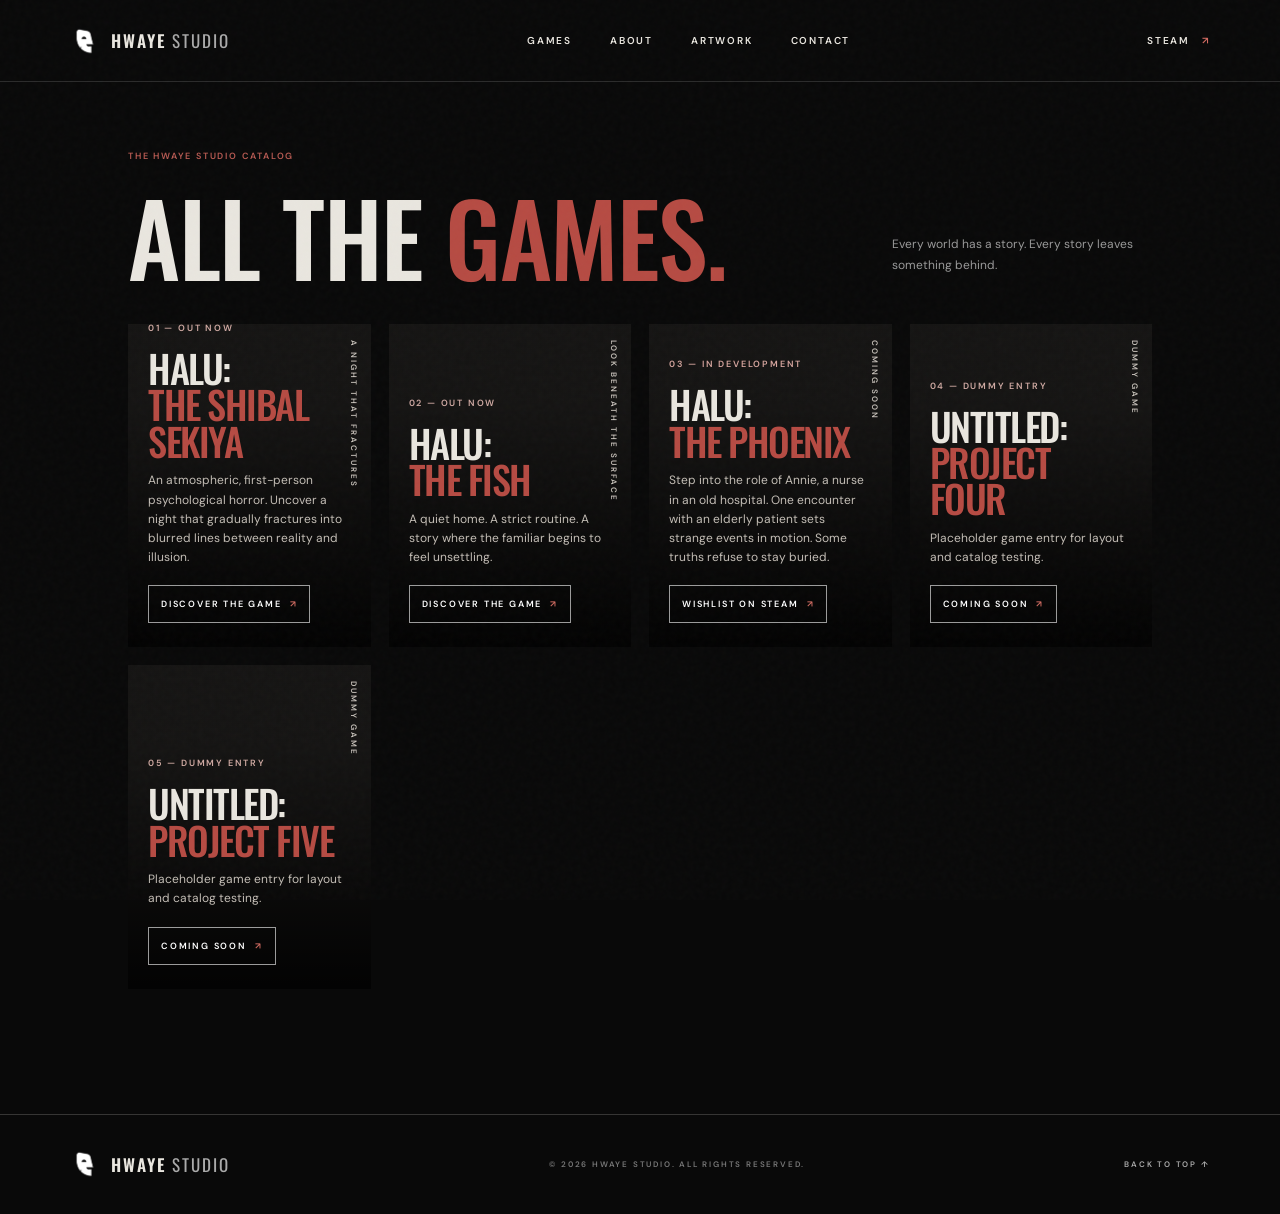
==== games/index.html @ 7091fff3 "Add games catalog page" ====
﻿<!DOCTYPE html>
<html lang="en">
<head>
  <meta charset="UTF-8">
  <meta name="viewport" content="width=device-width, initial-scale=1.0">
  <meta name="theme-color" content="#080808">
  <meta name="description" content="Explore psychological horror games from Hwaye Studio.">
  <title>Games | Hwaye Studio</title>
  <link rel="icon" type="image/png" sizes="32x32" href="../assets/logo-favicon.png">
  <link rel="apple-touch-icon" sizes="180x180" href="../assets/logo-favicon.png">
  <link rel="preconnect" href="https://fonts.googleapis.com">
  <link rel="preconnect" href="https://fonts.gstatic.com" crossorigin>
  <link href="https://fonts.googleapis.com/css2?family=DM+Sans:wght@400;500;600;700&family=Oswald:wght@400;500;600;700&display=swap" rel="stylesheet">
  <link rel="stylesheet" href="../style.css">
</head>
<body>
  <div class="noise" aria-hidden="true"></div>
  <header class="header" id="top">
    <a class="brand" href="../" aria-label="Hwaye Studio home"><img class="brand-mark" src="../assets/logo-small.png" alt=""><span>HWAYE<span class="brand-light"> STUDIO</span></span></a>
    <button class="menu-toggle" aria-label="Toggle navigation" aria-expanded="false"><span></span><span></span></button>
    <nav class="nav" aria-label="Main navigation">
      <a href="./" aria-current="page">GAMES</a>
      <a href="../#studio">ABOUT</a>
      <a href="../#artwork">ARTWORK</a>
      <a href="../#contact">CONTACT</a>
    </nav>
    <a class="header-link" href="https://store.steampowered.com/developer/hwayestudio" target="_blank" rel="noreferrer">STEAM <span>↗</span></a>
  </header>
  <main>
    <section class="games-page section">
      <div class="section-heading">
        <div><div class="section-tag">THE HWAYE STUDIO CATALOG</div><h1>ALL THE <em>GAMES.</em></h1></div>
        <p>Every world has a story. Every story leaves something behind.</p>
      </div>
      <div id="game-list" class="games-grid" data-games-src="../data/games.json" aria-live="polite">
        <p class="games-loading">LOADING GAMES...</p>
      </div>
    </section>
  </main>
  <footer class="footer">
    <a class="brand" href="../" aria-label="Hwaye Studio home"><img class="brand-mark" src="../assets/logo-small.png" alt=""><span>HWAYE<span class="brand-light"> STUDIO</span></span></a>
    <span>© <span id="year"></span> HWAYE STUDIO. ALL RIGHTS RESERVED.</span>
    <a href="#top" class="back-top">BACK TO TOP ↑</a>
  </footer>
  <script src="../script.js"></script>
</body>
</html>
---- style.css ----
:root {
  --bg: #090909;
  --paper: #e9e6df;
  --muted: #99958e;
  --red: #a52d27;
  --line: rgba(233,230,223,.2);
}

* {
  box-sizing: border-box;
}

html {
  scroll-behavior: smooth;
}

body {
  margin: 0;
  background: var(--bg);
  color: var(--paper);
  font-family: "DM Sans",sans-serif;
  overflow-x: hidden;
}

.noise {
  position: fixed;
  inset: 0;
  z-index: 20;
  pointer-events: none;
  opacity: .045;
  background-image: url("data:image/svg+xml,%3Csvg viewBox='0 0 180 180' xmlns='http://www.w3.org/2000/svg'%3E%3Cfilter id='n'%3E%3CfeTurbulence type='fractalNoise' baseFrequency='.9' numOctaves='3' stitchTiles='stitch'/%3E%3C/filter%3E%3Crect width='100%25' height='100%25' filter='url(%23n)' opacity='.55'/%3E%3C/svg%3E");
}

.header {
  height: 82px;
  position: absolute;
  z-index: 30;
  top: 0;
  left: 0;
  width: 100%;
  display: flex;
  align-items: center;
  justify-content: space-between;
  padding: 0 5.5%;
  border-bottom: 1px solid rgba(255,255,255,.14);
}

.brand {
  display: flex;
  align-items: center;
  gap: 11px;
  text-decoration: none;
  color: var(--paper);
  font-family: Oswald,sans-serif;
  font-size: 17px;
  letter-spacing: 2px;
  font-weight: 600;
}

.brand-mark {
  width: 30px;
  height: 30px;
  display: block;
  object-fit: contain;
}

.brand-light {
  font-weight: 400;
  color: #aaa;
}

.nav {
  display: flex;
  gap: 38px;
}

.nav a,.header-link,.eyebrow,.hero-bottom,.section-tag,.game-number,.game-side,.manifesto-caption,.socials,.footer,.round-link,.button-line,.text-link {
  font-size: 10px;
  letter-spacing: 1.8px;
  font-weight: 600;
}

.nav a,.header-link {
  color: var(--paper);
  text-decoration: none;
  transition: color .25s;
}

.nav a:hover,.header-link:hover,.socials a:hover {
  color: #d36b62;
}

.header-link span {
  color: #d36b62;
  margin-left: 8px;
}

.menu-toggle {
  display: none;
}

.hero {
  height: 100svh;
  min-height: 650px;
  position: relative;
  display: flex;
  align-items: center;
  padding: 100px 10% 80px;
  overflow: hidden;
}

.hero-image,.hero-shade {
  position: absolute;
  inset: 0;
}

.hero-image {
  background-image: url("https://shared.akamai.steamstatic.com/store_item_assets/steam/apps/4236810/c453079d72036a5ca3d26dc6ac8cdc0ff37a5149/ss_c453079d72036a5ca3d26dc6ac8cdc0ff37a5149.1920x1080.jpg?t=1788507905");
  background-position: center 48%;
  background-size: cover;
  filter: grayscale(65%);
  transform: scale(1.03);
  animation: slowzoom 18s ease-in-out infinite alternate;
}

.hero-shade {
  background: linear-gradient(90deg,rgba(0,0,0,.88),rgba(0,0,0,.38) 60%,rgba(0,0,0,.18)),linear-gradient(0deg,#090909 0%,transparent 35%,rgba(0,0,0,.28));
}

.hero-content {
  position: relative;
  z-index: 2;
  max-width: 850px;
  margin-top: 35px;
}

.eyebrow {
  color: #d2ccc2;
  display: flex;
  align-items: center;
  gap: 12px;
}

.eyebrow i {
  width: 7px;
  height: 7px;
  background: var(--red);
  border-radius: 50%;
  box-shadow: 0 0 14px var(--red);
}

h1,h2,h3,.manifesto-quote {
  font-family: Oswald,sans-serif;
  font-weight: 500;
  letter-spacing: -1.5px;
}

h1 {
  font-size: clamp(65px,10vw,150px);
  line-height: .88;
  margin: 35px 0 28px;
}

h1 em,h2 em,h3 em,.manifesto-quote em {
  font-style: normal;
  color: #b64b43;
}

.hero-copy {
  font-size: 14px;
  line-height: 1.8;
  color: #c0bbb3;
  max-width: 390px;
}

.round-link {
  display: inline-flex;
  align-items: center;
  gap: 24px;
  margin-top: 35px;
  text-decoration: none;
  color: var(--paper);
}

.round-link b {
  width: 39px;
  height: 39px;
  border: 1px solid rgba(255,255,255,.5);
  border-radius: 50%;
  display: grid;
  place-items: center;
  font-size: 17px;
  font-weight: 400;
  transition: .3s;
}

.round-link:hover b {
  background: var(--red);
  border-color: var(--red);
  transform: translateY(4px);
}

.hero-index {
  position: absolute;
  right: 5.5%;
  top: 48%;
  display: flex;
  align-items: center;
  gap: 13px;
  writing-mode: vertical-rl;
  color: #bbb;
  font-size: 9px;
  letter-spacing: 2px;
}

.hero-index span:first-child {
  color: #fff;
}

.index-line {
  height: 65px;
  width: 1px;
  background: #a54a43;
}

.hero-bottom {
  position: absolute;
  bottom: 30px;
  left: 5.5%;
  right: 5.5%;
  display: flex;
  justify-content: space-between;
  color: #aaa;
  font-size: 8px;
}

.section {
  padding: 125px 10%;
}

.section-tag {
  color: #b85a52;
  font-size: 9px;
}

.intro-grid {
  display: grid;
  grid-template-columns: 1.1fr .9fr;
  gap: 10%;
  align-items: end;
  margin-top: 45px;
}

h2 {
  font-size: clamp(54px,7vw,100px);
  line-height: .93;
  margin: 0;
}

.intro-text {
  max-width: 440px;
  padding-bottom: 8px;
}

.intro-text p,.contact-details p {
  font-size: 14px;
  line-height: 1.9;
  color: #aaa69f;
  margin: 0 0 18px;
}

.text-link {
  display: inline-block;
  margin-top: 20px;
  text-decoration: none;
  color: var(--paper);
  padding-bottom: 12px;
  border-bottom: 1px solid #9d4a43;
}

.text-link span {
  margin-left: 20px;
  color: #c65b51;
}

.games {
  padding-top: 80px;
}

.section-heading {
  display: flex;
  justify-content: space-between;
  align-items: end;
  margin-bottom: 55px;
}

.section-heading h2 {
  margin-top: 30px;
}

.section-heading>p {
  max-width: 260px;
  font-size: 12px;
  line-height: 1.8;
  color: #999;
  margin: 0 0 5px;
}

.game-feature {
  height: min(65vw,690px);
  min-height: 470px;
  position: relative;
  margin-bottom: 24px;
  overflow: hidden;
  background: #171615;
}

.game-phoenix .game-overlay {
  background: linear-gradient(90deg,rgba(0,0,0,.9),rgba(0,0,0,.3) 78%),linear-gradient(0deg,rgba(0,0,0,.48),transparent 65%);
}

.game-phoenix .game-number {
  color: #d6a59e;
}

.game-overlay {
  position: absolute;
  inset: 0;
}

.game-art {
  position: absolute;
  inset: 0;
  width: 100%;
  height: 100%;
  background-size: cover;
  background-position: center;
  background-repeat: no-repeat;
  transition: transform 1.2s cubic-bezier(.2,.7,.2,1);
  filter: grayscale(35%);
}

.game-feature:hover .game-art {
  transform: scale(1.045);
}

.game-overlay {
  background: linear-gradient(90deg,rgba(0,0,0,.86),rgba(0,0,0,.24) 75%),linear-gradient(0deg,rgba(0,0,0,.4),transparent 60%);
}

.game-info {
  position: absolute;
  left: 8%;
  top: 50%;
  transform: translateY(-42%);
  max-width: 580px;
}

.game-number {
  color: #d0aaa3;
  font-size: 9px;
}

.game-info h3 {
  font-size: clamp(55px,8vw,112px);
  line-height: .88;
  margin: 25px 0 20px;
}

.game-info p {
  font-size: 13px;
  color: #c4beb6;
  margin-bottom: 32px;
}

.button-line {
  display: inline-block;
  text-decoration: none;
  color: white;
  border: 1px solid rgba(255,255,255,.6);
  padding: 16px 19px;
  transition: .3s;
}

.button-line span {
  margin-left: 25px;
  color: #d16b61;
}

.button-line:hover {
  background: var(--paper);
  color: #111;
}

.game-side {
  position: absolute;
  right: 25px;
  top: 50%;
  writing-mode: vertical-rl;
  color: #c6c0b9;
  font-size: 8px;
  letter-spacing: 2px;
}

.manifesto {
  min-height: 570px;
  position: relative;
  display: flex;
  align-items: center;
  overflow: hidden;
}

.manifesto-bg {
  position: absolute;
  inset: 0;
  background: linear-gradient(90deg,rgba(0,0,0,.9),rgba(0,0,0,.48)),url("https://shared.akamai.steamstatic.com/store_item_assets/steam/apps/3893210/a4318f06a5b9c0ed6916e5f39b12b505fa499517/ss_a4318f06a5b9c0ed6916e5f39b12b505fa499517.1920x1080.jpg?t=1787728871") center/cover;
  filter: grayscale(100%);
}

.manifesto-content {
  position: relative;
  max-width: 900px;
}

.manifesto-quote {
  font-size: clamp(42px,6.5vw,88px);
  line-height: 1.05;
  margin: 35px 0;
}

.manifesto-caption {
  color: #aaa;
  font-size: 9px;
}

.contact {
  padding-top: 120px;
  padding-bottom: 130px;
}

.contact-grid {
  display: grid;
  grid-template-columns: 1.1fr .9fr;
  gap: 10%;
  align-items: end;
  margin-top: 45px;
}

.contact-details {
  max-width: 440px;
}

.email-link {
  display: inline-block;
  color: var(--paper);
  font-family: Oswald,sans-serif;
  font-size: clamp(17px,2vw,25px);
  letter-spacing: 1px;
  text-decoration: none;
  border-bottom: 1px solid #8d413a;
  padding: 13px 0;
}

.email-link span {
  color: #c65b51;
  margin-left: 15px;
}

.socials {
  display: flex;
  gap: 24px;
  flex-wrap: wrap;
  margin-top: 38px;
}

.socials a {
  color: #aaa;
  text-decoration: none;
  font-size: 9px;
  transition: .2s;
}

.footer {
  min-height: 100px;
  border-top: 1px solid var(--line);
  padding: 25px 5.5%;
  display: flex;
  align-items: center;
  justify-content: space-between;
  color: #777;
  font-size: 8px;
}

.footer .brand {
  color: var(--paper);
}

.back-top {
  color: #aaa;
  text-decoration: none;
}

.back-top:hover {
  color: #fff;
}

@keyframes slowzoom {
  from {
    transform: scale(1.03);
  }

  to {
    transform: scale(1.12);
  }
}

@media (max-width:760px) {
  .header {
    height: 70px;
    padding: 0 6%;
  }

  .nav {
    display: none;
    position: absolute;
    top: 70px;
    left: 0;
    right: 0;
    background: #0c0c0c;
    padding: 25px 7%;
    flex-direction: column;
    gap: 23px;
    border-bottom: 1px solid var(--line);
  }

  .nav.open {
    display: flex;
  }

  .header-link {
    margin-left: auto;
    margin-right: 22px;
  }

  .menu-toggle {
    display: flex;
    background: none;
    border: 0;
    width: 28px;
    height: 24px;
    flex-direction: column;
    justify-content: center;
    gap: 6px;
    order: 3;
    padding: 0;
  }

  .menu-toggle span {
    height: 1px;
    background: #eee;
    width: 100%;
  }

  .hero {
    min-height: 680px;
    padding: 100px 7% 80px;
  }

  .hero-content {
    margin-top: 0;
  }

  h1 {
    font-size: clamp(58px,15vw,100px);
  }

  .hero-index {
    right: 5%;
    font-size: 7px;
  }

  .hero-bottom {
    left: 7%;
    right: 7%;
    font-size: 7px;
  }

  .section {
    padding: 85px 7%;
  }

  .intro-grid,.contact-grid {
    grid-template-columns: 1fr;
    gap: 35px;
    margin-top: 35px;
  }

  .intro-text {
    max-width: 560px;
  }

  .section-heading {
    display: block;
  }

  .section-heading>p {
    margin-top: 25px;
  }

  .game-feature {
    min-height: 530px;
    height: 145vw;
    max-height: 650px;
  }

  .game-info {
    left: 7%;
    right: 7%;
    top: auto;
    bottom: 9%;
    transform: none;
  }

  .game-info h3 {
    font-size: clamp(54px,13vw,85px);
  }

  .game-side {
    right: 12px;
  }

  .manifesto {
    min-height: 490px;
  }

  .manifesto-quote {
    font-size: clamp(40px,11vw,68px);
  }

  .footer {
    padding: 25px 7%;
    gap: 20px;
    flex-wrap: wrap;
  }

  .footer>span {
    order: 3;
    width: 100%;
  }
}

@media (prefers-reduced-motion:reduce) {
  html {
    scroll-behavior: auto;
  }

  *,*::before,*::after {
    animation-duration: .01ms !important;
    transition-duration: .01ms !important;
  }
}

.reveal {
  opacity: 0;
  transform: translateY(24px);
  transition: opacity .8s ease,transform .8s ease;
}

.reveal.is-visible {
  opacity: 1;
  transform: translateY(0);
}
/* Dynamic games loading and fallback states */
.games-loading,
.games-message {
  color: #99958e;
  font-size: 10px;
  letter-spacing: 1.8px;
  padding: 30px 0;
}

/* Dedicated games catalog */
.games-page {
  min-height: 100vh;
  padding-top: 150px;
}

.games-page .section-heading { align-items: end; margin-bottom: 42px; }
.games-page .section-heading h1 { font-size: clamp(56px, 8vw, 100px); line-height: .92; margin: 28px 0 0; }
.games-grid { display: grid; grid-template-columns: repeat(4, minmax(0, 1fr)); gap: 18px; }
.games-grid .game-feature { min-width: 0; height: auto; min-height: 0; aspect-ratio: 3 / 4; margin: 0; }
.games-grid .game-overlay { background: linear-gradient(0deg,rgba(0,0,0,.88),rgba(0,0,0,.08) 76%); }
.games-grid .game-info { left: 20px; right: 20px; top: auto; bottom: 24px; transform: none; max-width: none; }
.games-grid .game-info h3 { font-size: clamp(30px, 3vw, 48px); line-height: .95; margin: 14px 0 12px; }
.games-grid .game-info p { font-size: 12px; line-height: 1.6; margin-bottom: 18px; }
.games-grid .button-line { font-size: 9px; padding: 12px; }
.games-grid .button-line span { margin-left: 8px; }
.games-grid .game-side { right: 12px; top: 16px; }
.games-page .footer { margin-top: 60px; }
.more-games-link { margin-top: 28px; }

@media (max-width: 1050px) {
  .games-grid { grid-template-columns: repeat(3, minmax(0, 1fr)); }
}

@media (max-width: 760px) {
  .games-page { padding-top: 115px; }
  .games-grid { grid-template-columns: repeat(2, minmax(0, 1fr)); gap: 12px; }
  .games-grid .game-info { left: 14px; right: 14px; bottom: 16px; }
  .games-grid .game-info h3 { font-size: clamp(25px, 7vw, 42px); }
  .games-grid .game-info p { font-size: 11px; }
  .games-grid .button-line { font-size: 8px; padding: 10px 8px; }
}

@media (max-width: 420px) {
  .games-grid { grid-template-columns: 1fr; }
  .games-grid .game-feature { aspect-ratio: 4 / 3; }
  .games-grid .game-info h3 { font-size: 42px; }
}
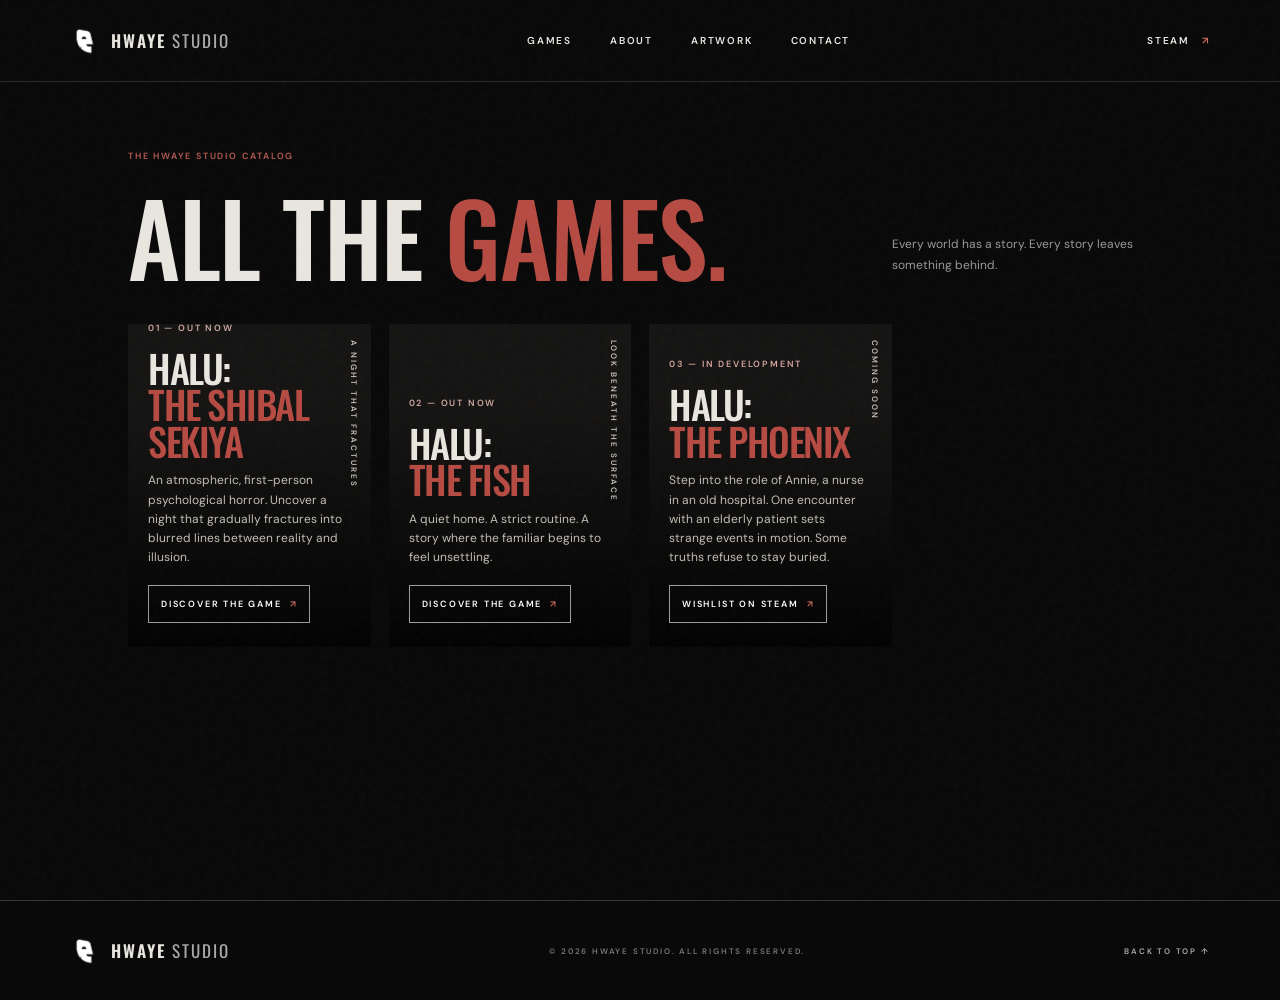
==== commit 458f1f28: "Make game pages data driven" ====
--- a/games/index.html
+++ b/games/index.html
@@ -3,14 +3,13 @@
 <head>
   <meta charset="UTF-8">
   <meta name="viewport" content="width=device-width, initial-scale=1.0">
-  <meta name="theme-color" content="#080808">
-  <meta name="description" content="Explore psychological horror games from Hwaye Studio.">
+  <meta name="theme-color" content="#050505">
+  <meta name="description" content="Explore games from Hwaye Studio.">
   <title>Games | Hwaye Studio</title>
   <link rel="icon" type="image/png" sizes="32x32" href="../assets/logo-favicon.png">
-  <link rel="apple-touch-icon" sizes="180x180" href="../assets/logo-favicon.png">
   <link rel="preconnect" href="https://fonts.googleapis.com">
   <link rel="preconnect" href="https://fonts.gstatic.com" crossorigin>
-  <link href="https://fonts.googleapis.com/css2?family=DM+Sans:wght@400;500;600;700&family=Oswald:wght@400;500;600;700&display=swap" rel="stylesheet">
+  <link href="https://fonts.googleapis.com/css2?family=Dancing+Script:wght@600;700&family=DM+Sans:wght@400;500;600;700&family=Oswald:wght@400;500;600;700&display=swap" rel="stylesheet">
   <link rel="stylesheet" href="../style.css">
 </head>
 <body>
@@ -19,15 +18,15 @@
     <a class="brand" href="../" aria-label="Hwaye Studio home"><img class="brand-mark" src="../assets/logo-small.png" alt=""><span>HWAYE<span class="brand-light"> STUDIO</span></span></a>
     <button class="menu-toggle" aria-label="Toggle navigation" aria-expanded="false"><span></span><span></span></button>
     <nav class="nav" aria-label="Main navigation">
-      <a href="./" aria-current="page">GAMES</a>
+      <a href="./">GAMES</a>
       <a href="../#studio">ABOUT</a>
       <a href="../#artwork">ARTWORK</a>
       <a href="../#contact">CONTACT</a>
     </nav>
     <a class="header-link" href="https://store.steampowered.com/developer/hwayestudio" target="_blank" rel="noreferrer">STEAM <span>↗</span></a>
   </header>
-  <main>
-    <section class="games-page section">
+  <main data-game-page data-catalog-src="../data/games.json">
+    <section class="games-page section" id="games-catalog">
       <div class="section-heading">
         <div><div class="section-tag">THE HWAYE STUDIO CATALOG</div><h1>ALL THE <em>GAMES.</em></h1></div>
         <p>Every world has a story. Every story leaves something behind.</p>
@@ -36,12 +35,40 @@
         <p class="games-loading">LOADING GAMES...</p>
       </div>
     </section>
+    <div data-game-view hidden>
+      <p class="games-message detail-load-error" data-detail-error hidden></p>
+      <section class="detail-overview" id="about">
+        <div class="detail-overview-content">
+          <h1 class="detail-game-logo"><span data-game-title></span><span data-game-subtitle></span></h1>
+          <div class="detail-about">
+            <h2>About the game</h2>
+            <p data-game-about></p>
+            <a class="detail-store-button" data-game-store href="#" target="_blank" rel="noopener noreferrer">Storepage</a>
+          </div>
+        </div>
+      </section>
+      <section class="detail-trailer-section" id="trailer" aria-labelledby="trailer-heading">
+        <h2 id="trailer-heading">Trailer</h2>
+        <div class="detail-trailer-frame" data-game-trailer>
+          <p class="detail-trailer-placeholder">TRAILER COMING SOON</p>
+        </div>
+      </section>
+      <section class="detail-screenshots-section" id="screenshots" aria-labelledby="screenshots-heading">
+        <h2 id="screenshots-heading">Screenshots</h2>
+        <div class="detail-screenshots-grid" data-game-screenshots aria-live="polite"></div>
+      </section>
+    </div>
   </main>
-  <footer class="footer">
+  <footer class="footer detail-footer">
     <a class="brand" href="../" aria-label="Hwaye Studio home"><img class="brand-mark" src="../assets/logo-small.png" alt=""><span>HWAYE<span class="brand-light"> STUDIO</span></span></a>
     <span>© <span id="year"></span> HWAYE STUDIO. ALL RIGHTS RESERVED.</span>
     <a href="#top" class="back-top">BACK TO TOP ↑</a>
   </footer>
+  <dialog class="screenshot-dialog" data-screenshot-dialog aria-label="Screenshot preview">
+    <button type="button" class="screenshot-close" data-screenshot-close aria-label="Close screenshot">×</button>
+    <img data-screenshot-large alt="">
+  </dialog>
   <script src="../script.js"></script>
+  <script src="../game-detail.js"></script>
 </body>
 </html>
--- a/style.css
+++ b/style.css
@@ -699,6 +699,51 @@
 .games-page .footer { margin-top: 60px; }
 .more-games-link { margin-top: 28px; }
 
+/* Minimal game detail pages */
+.game-detail-page { background: #050505; }
+.detail-overview { position: relative; min-height: max(720px, min(82svh, 790px)); display: flex; justify-content: center; overflow: hidden; padding: clamp(130px, 14vh, 165px) 6% 48px; isolation: isolate; background-color: #050505; background-size: cover; background-position: center; }
+.detail-overview::after { content: ""; position: absolute; z-index: -1; inset: 0; background: linear-gradient(180deg,rgba(0,0,0,.44) 0%,rgba(0,0,0,.58) 42%,#050505 78%,#050505 100%); }
+.detail-overview-content { width: min(100%, 1250px); text-align: center; }
+.detail-game-logo { margin: 0 auto; color: #e9e6df; font-family: Oswald,sans-serif; font-size: clamp(46px, 7vw, 92px); font-weight: 600; letter-spacing: 1px; line-height: .95; text-transform: uppercase; text-shadow: 0 2px 25px rgba(0,0,0,.8); }
+.detail-game-logo span { display: block; }
+.detail-game-logo span:last-child { font-size: .68em; letter-spacing: 2px; }
+.detail-about { margin: clamp(80px, 14vh, 145px) auto 0; }
+.detail-about h2 { margin: 0 0 26px; color: #f3c63e; font-family: "Dancing Script", cursive; font-size: clamp(36px, 4vw, 52px); font-weight: 700; letter-spacing: 0; }
+.detail-about p { max-width: 1000px; margin: 0 auto; color: #e8e5e2; font-size: clamp(14px, 1.2vw, 17px); line-height: 1.75; text-shadow: 0 2px 12px #000; }
+.detail-store-button { min-width: 285px; min-height: 54px; display: inline-flex; align-items: center; justify-content: center; margin-top: 38px; padding: 13px 30px; border: 2px solid #c9c5d0; border-radius: 999px; color: #fff; font-size: 15px; font-weight: 700; letter-spacing: .3px; text-decoration: none; transition: background .2s, color .2s, border-color .2s; }
+.detail-store-button:hover { border-color: #f3c63e; background: #f3c63e; color: #080808; }
+.detail-store-button[aria-disabled="true"] { opacity: .62; pointer-events: none; }
+.detail-load-error { position: absolute; z-index: 2; inset: 20px 0 auto; color: #fff; text-align: center; }
+.detail-trailer-section { padding: 20px 6% 30px; background: #050505; text-align: center; }
+.detail-trailer-section h2 { margin: 0 0 30px; color: #f3c63e; font-family: "Dancing Script", cursive; font-size: clamp(36px, 4vw, 52px); font-weight: 700; letter-spacing: 0; }
+.detail-trailer-frame { position: relative; width: min(100%, 1300px); aspect-ratio: 16 / 9; margin: 0 auto; overflow: hidden; border-radius: 8px; background: #111; }
+.detail-trailer-frame iframe { display: block; width: 100%; height: 100%; border: 0; }
+.detail-trailer-placeholder { height: 100%; display: grid; place-items: center; color: #99958e; font-size: 10px; letter-spacing: 1.8px; }
+.detail-screenshots-section { padding: 30px 8% 70px; background: #050505; text-align: center; }
+.detail-screenshots-section h2 { margin: 0 0 32px; color: #f3c63e; font-family: "Dancing Script", cursive; font-size: clamp(38px, 4vw, 56px); font-weight: 700; letter-spacing: 0; }
+.detail-screenshots-grid { display: grid; grid-template-columns: repeat(3, minmax(0, 1fr)); gap: 18px; width: min(100%, 1450px); margin: 0 auto; }
+.detail-screenshot { display: block; padding: 0; overflow: hidden; border: 0; border-radius: 9px; background: #111; cursor: zoom-in; }
+.detail-screenshot img { display: block; width: 100%; aspect-ratio: 16 / 9; object-fit: cover; transition: transform .35s, filter .35s; filter: brightness(.82); }
+.detail-screenshot:hover img { transform: scale(1.035); filter: brightness(1); }
+.screenshot-dialog { position: fixed; inset: 0; z-index: 100; width: min(94vw, 1600px); max-width: none; max-height: 92vh; margin: auto; padding: 44px 12px 12px; overflow: visible; border: 1px solid rgba(255,255,255,.18); border-radius: 8px; background: #080808; }
+.screenshot-dialog::backdrop { background: rgba(0,0,0,.9); }
+.screenshot-dialog img { display: block; width: 100%; max-height: calc(92vh - 56px); object-fit: contain; }
+.screenshot-close { position: absolute; top: 5px; right: 12px; width: 38px; height: 38px; border: 0; background: transparent; color: #fff; font-size: 32px; line-height: 1; cursor: pointer; }
+.detail-footer { position: relative; }
+@media (max-width: 760px) {
+  .detail-overview { min-height: max(660px, 82svh); padding: 118px 7% 40px; }
+  .detail-about { margin-top: clamp(75px, 13vh, 110px); }
+  .detail-about h2 { margin-bottom: 20px; }
+  .detail-store-button { margin-top: 30px; min-width: 245px; }
+  .detail-trailer-section { padding: 16px 5% 22px; }
+  .detail-trailer-section h2 { margin-bottom: 22px; }
+  .detail-screenshots-section { padding: 22px 7% 52px; }
+  .detail-screenshots-grid { grid-template-columns: repeat(2, minmax(0, 1fr)); gap: 11px; }
+}
+
+@media (max-width: 480px) {
+  .detail-screenshots-grid { grid-template-columns: 1fr; }
+}
 @media (max-width: 1050px) {
   .games-grid { grid-template-columns: repeat(3, minmax(0, 1fr)); }
 }
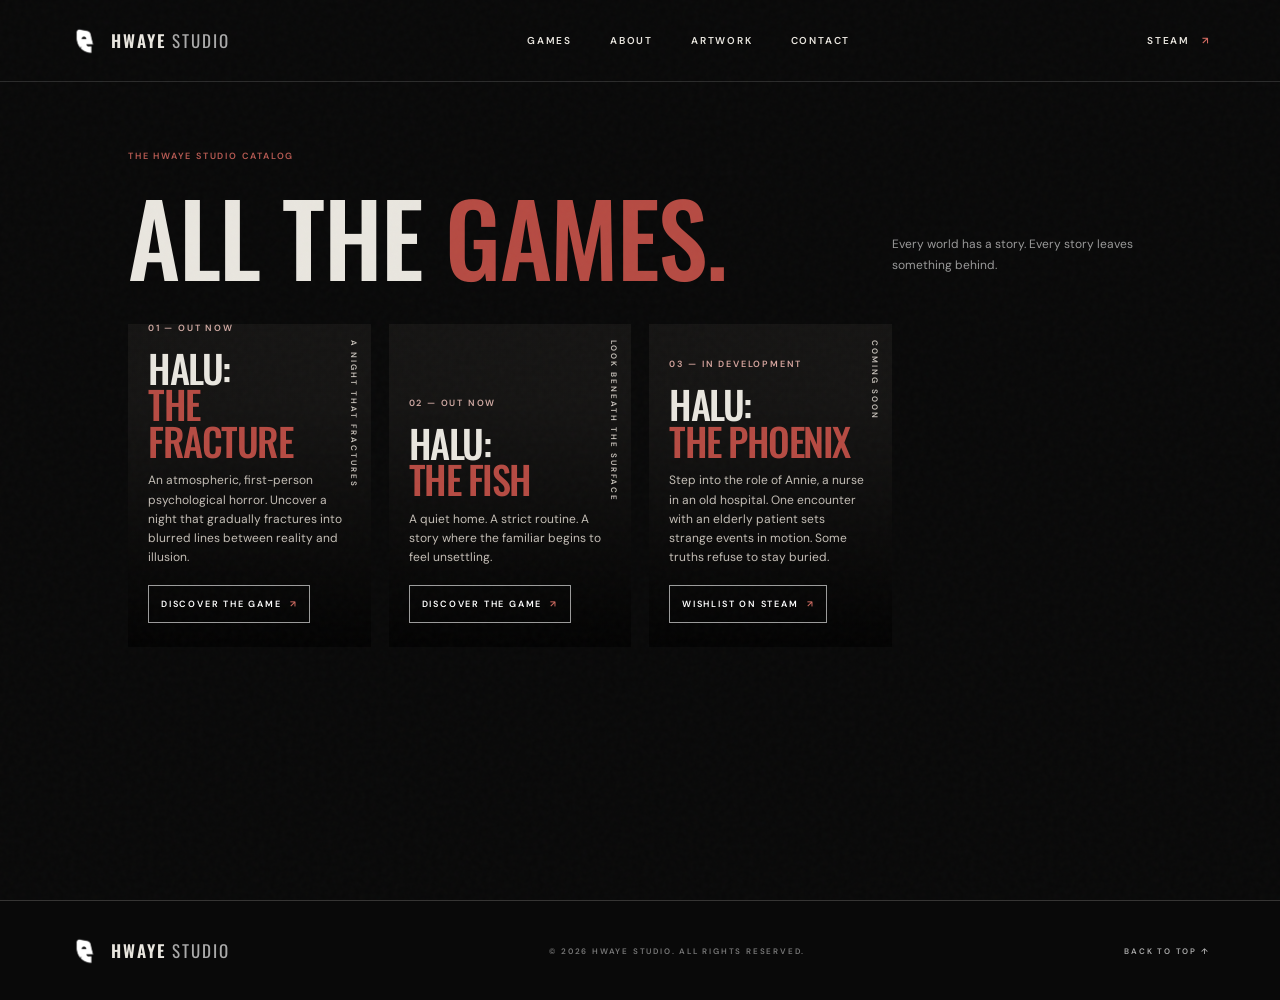
==== commit dca2f8e3: "Added image logo" ====
--- a/games/index.html
+++ b/games/index.html
@@ -39,7 +39,7 @@
       <p class="games-message detail-load-error" data-detail-error hidden></p>
       <section class="detail-overview" id="about">
         <div class="detail-overview-content">
-          <h1 class="detail-game-logo"><span data-game-title></span><span data-game-subtitle></span></h1>
+          <h1 class="detail-game-logo"><img data-game-logo alt=""></h1>
           <div class="detail-about">
             <h2>About the game</h2>
             <p data-game-about></p>
--- a/style.css
+++ b/style.css
@@ -704,9 +704,8 @@
 .detail-overview { position: relative; min-height: max(720px, min(82svh, 790px)); display: flex; justify-content: center; overflow: hidden; padding: clamp(130px, 14vh, 165px) 6% 48px; isolation: isolate; background-color: #050505; background-size: cover; background-position: center; }
 .detail-overview::after { content: ""; position: absolute; z-index: -1; inset: 0; background: linear-gradient(180deg,rgba(0,0,0,.44) 0%,rgba(0,0,0,.58) 42%,#050505 78%,#050505 100%); }
 .detail-overview-content { width: min(100%, 1250px); text-align: center; }
-.detail-game-logo { margin: 0 auto; color: #e9e6df; font-family: Oswald,sans-serif; font-size: clamp(46px, 7vw, 92px); font-weight: 600; letter-spacing: 1px; line-height: .95; text-transform: uppercase; text-shadow: 0 2px 25px rgba(0,0,0,.8); }
-.detail-game-logo span { display: block; }
-.detail-game-logo span:last-child { font-size: .68em; letter-spacing: 2px; }
+.detail-game-logo { width: min(92vw, 1150px); height: clamp(170px, 22vw, 300px); margin: 0 auto; }
+.detail-game-logo img { display: block; width: 100%; height: 100%; object-fit: contain; filter: drop-shadow(0 2px 25px rgba(0,0,0,.75)); }
 .detail-about { margin: clamp(80px, 14vh, 145px) auto 0; }
 .detail-about h2 { margin: 0 0 26px; color: #f3c63e; font-family: "Dancing Script", cursive; font-size: clamp(36px, 4vw, 52px); font-weight: 700; letter-spacing: 0; }
 .detail-about p { max-width: 1000px; margin: 0 auto; color: #e8e5e2; font-size: clamp(14px, 1.2vw, 17px); line-height: 1.75; text-shadow: 0 2px 12px #000; }
@@ -730,6 +729,10 @@
 .screenshot-dialog img { display: block; width: 100%; max-height: calc(92vh - 56px); object-fit: contain; }
 .screenshot-close { position: absolute; top: 5px; right: 12px; width: 38px; height: 38px; border: 0; background: transparent; color: #fff; font-size: 32px; line-height: 1; cursor: pointer; }
 .detail-footer { position: relative; }
+@media (min-width: 1100px) {
+  .detail-trailer-section { padding-top: 58px; padding-bottom: 78px; }
+  .detail-screenshots-section { padding-top: 82px; padding-bottom: 108px; }
+}
 @media (max-width: 760px) {
   .detail-overview { min-height: max(660px, 82svh); padding: 118px 7% 40px; }
   .detail-about { margin-top: clamp(75px, 13vh, 110px); }
